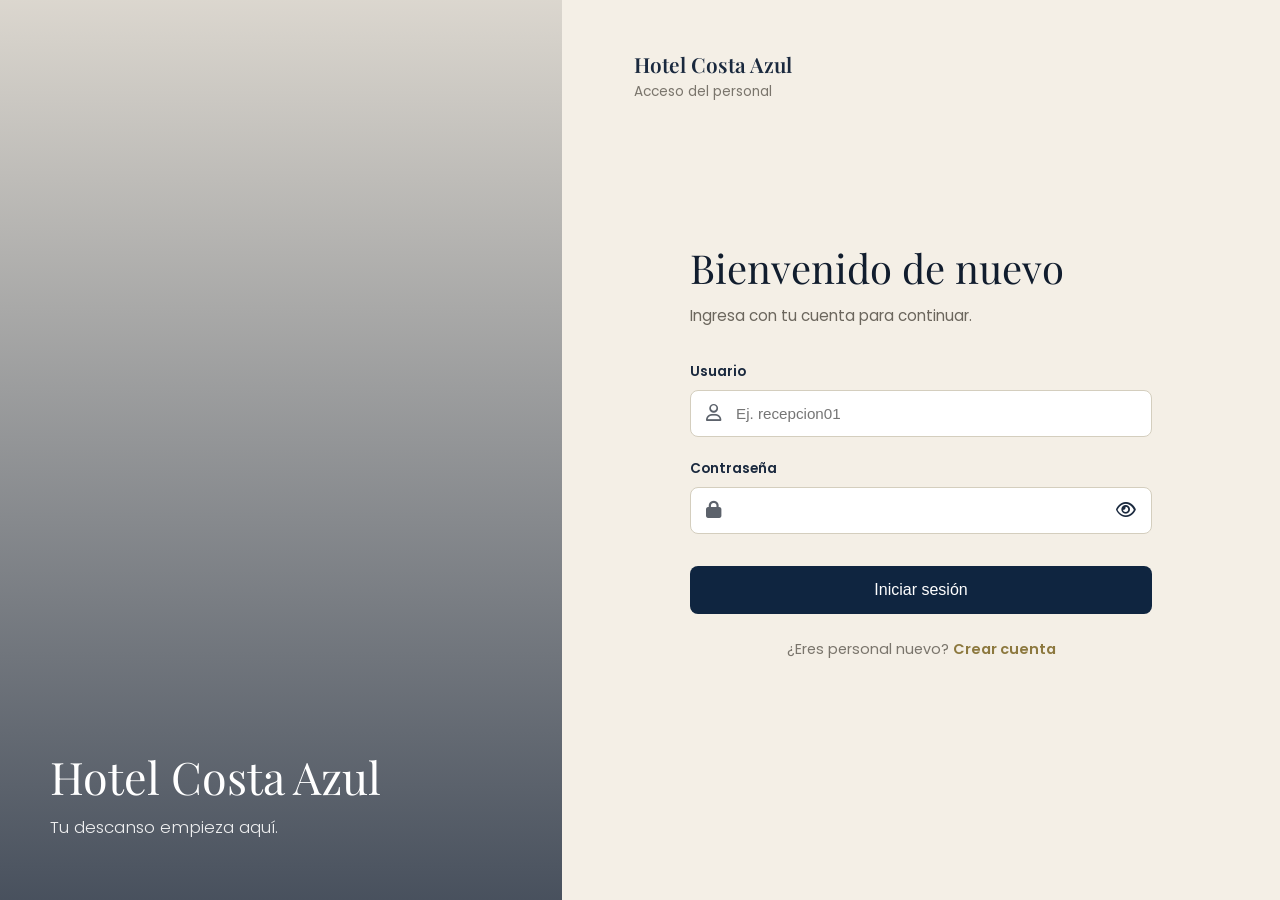
==== Huesped/Login_regis/index.html @ 99aa9b97 "Interfacez completas , solo falta conectarlas" ====
<!DOCTYPE html>
<html lang="es">
<head>
  <meta charset="UTF-8">
  <meta name="viewport" content="width=device-width, initial-scale=1.0">
  <title>Hotel Costa Azul - Acceso del personal</title>
  
  <!-- Iconos de FontAwesome -->
  <link rel="stylesheet" href="https://cdnjs.cloudflare.com/ajax/libs/font-awesome/6.4.0/css/all.min.css">
  
  <!-- 1. CONEXIÓN CON EL ARCHIVO CSS -->
  <link rel="stylesheet" href="./login.css">
</head>
<body>

  <div class="login-container">
    
    <!-- Sección Izquierda (Imagen de fondo y texto) -->
    <div class="hero-section">
      <div class="hero-content">
        <h1>Hotel Costa Azul</h1>
        <p>Tu descanso empieza aquí.</p>
      </div>
    </div>

    <!-- Sección Derecha (Formulario) -->
    <div class="form-section">
      
      <div class="header-brand">
        <h2>Hotel Costa Azul</h2>
        <span>Acceso del personal</span>
      </div>

      <div class="welcome-text">
        
        <h1>Bienvenido de nuevo</h1>
        <p>Ingresa con tu cuenta para continuar.</p>
      </div>

      <form id="loginForm" class="login-form">
        
        <!-- Campo Usuario -->
        <div class="input-group">
          <label for="username">Usuario</label>
          <div class="input-wrapper">
            <i class="fa-regular fa-user icon-left"></i>
            <input type="text" id="username" placeholder="Ej. recepcion01" required>
          </div>
        </div>

        <!-- Campo Contraseña -->
        <div class="input-group">
          <label for="password">Contraseña</label>
          <div class="input-wrapper">
            <i class="fa-solid fa-lock icon-left"></i>
            <input type="password" id="password" required>
            <i class="fa-regular fa-eye icon-toggle-password" id="togglePassword"></i>
          </div>
        </div>

        <!-- Botón Iniciar Sesión -->
        <button type="submit" class="btn-submit">Iniciar sesión</button>

      </form>

      <!-- Pie del Formulario -->
      <div class="form-footer">
        ¿Eres personal nuevo? <a href="#">Crear cuenta</a>
      </div>

    </div>

  </div>

  <!-- 2. CONEXIÓN CON EL ARCHIVO JAVASCRIPT -->
  <script src="./login.js"></script>
</body>
</html>
---- Huesped/Login_regis/login.css ----
@import url('https://fonts.googleapis.com/css2?family=Playfair+Display:wght@400;600&family=Poppins:wght@300;400;500;600&display=swap');

* {
  box-sizing: border-box;
  margin: 0;
  padding: 0;
}

body {
  font-family: 'Poppins', sans-serif;
  height: 100vh;
  display: flex;
  justify-content: center;
  align-items: center;
  background-color: #f4efe6;
}

.login-container {
  display: flex;
  width: 100%;
  height: 100vh;
}

/* Sección Izquierda */
.hero-section {
  flex: 1;
  background: linear-gradient(to top, rgba(15, 28, 48, 0.75), rgba(0, 0, 0, 0.1)),
              url('https://images.unsplash.com/photo-1507525428034-b723cf961d3e?q=80&w=1200&auto=format&fit=crop') no-repeat center center/cover;
  display: flex;
  align-items: flex-end;
  padding: 60px 50px;
}

.hero-content {
  color: #ffffff;
}

.hero-content h1 {
  font-family: 'Playfair Display', serif;
  font-size: 2.8rem;
  font-weight: 400;
  margin-bottom: 8px;
}

.hero-content p {
  font-size: 1.05rem;
  font-weight: 300;
  opacity: 0.9;
}

/* Sección Derecha */
.form-section {
  flex: 1;
  background-color: #f4efe6;
  display: flex;
  flex-direction: column;
  justify-content: center;
  padding: 0 10%;
  position: relative;
}

.header-brand {
  position: absolute;
  top: 50px;
  left: 10%;
}

.header-brand h2 {
  font-family: 'Playfair Display', serif;
  font-size: 1.3rem;
  color: #1a293e;
  font-weight: 600;
}

.header-brand span {
  font-size: 0.85rem;
  color: #7a756c;
}

.welcome-text {
  margin-bottom: 35px;
}

.welcome-text h1 {
  font-family: 'Playfair Display', serif;
  font-size: 2.5rem;
  color: #111d2e;
  font-weight: 400;
  margin-bottom: 10px;
}

.welcome-text p {
  color: #6b665d;
  font-size: 0.95rem;
}

.login-form {
  display: flex;
  flex-direction: column;
  gap: 22px;
}

.input-group {
  display: flex;
  flex-direction: column;
  gap: 8px;
}

.input-group label {
  font-size: 0.85rem;
  font-weight: 600;
  color: #1a293e;
}

.input-wrapper {
  position: relative;
  display: flex;
  align-items: center;
}

.input-wrapper input {
  width: 100%;
  padding: 14px 16px 14px 45px;
  border: 1px solid #d4cebe;
  border-radius: 8px;
  background-color: #ffffff;
  font-size: 0.95rem;
  color: #2b2b2b;
  outline: none;
  transition: border-color 0.2s ease, box-shadow 0.2s ease;
}

.input-wrapper input:focus {
  border-color: #0f2540;
  box-shadow: 0 0 0 3px rgba(15, 37, 64, 0.1);
}

.icon-left {
  position: absolute;
  left: 16px;
  color: #5c626b;
  font-size: 1.1rem;
  pointer-events: none;
}

.icon-toggle-password {
  position: absolute;
  right: 16px;
  color: #1a293e;
  font-size: 1.1rem;
  cursor: pointer;
}

.btn-submit {
  margin-top: 10px;
  padding: 15px;
  background-color: #0f2540;
  color: #ffffff;
  border: none;
  border-radius: 8px;
  font-size: 1rem;
  font-weight: 500;
  cursor: pointer;
  transition: background-color 0.2s ease;
}

.btn-submit:hover {
  background-color: #18355a;
}

.form-footer {
  margin-top: 25px;
  text-align: center;
  font-size: 0.9rem;
  color: #7a756c;
}

.form-footer a {
  color: #8c783e;
  text-decoration: none;
  font-weight: 600;
}

@media (max-width: 768px) {
  .hero-section {
    display: none;
  }
  .form-section {
    padding: 40px 25px;
  }
  .header-brand {
    position: relative;
    top: 0;
    left: 0;
    margin-bottom: 30px;
  }
}
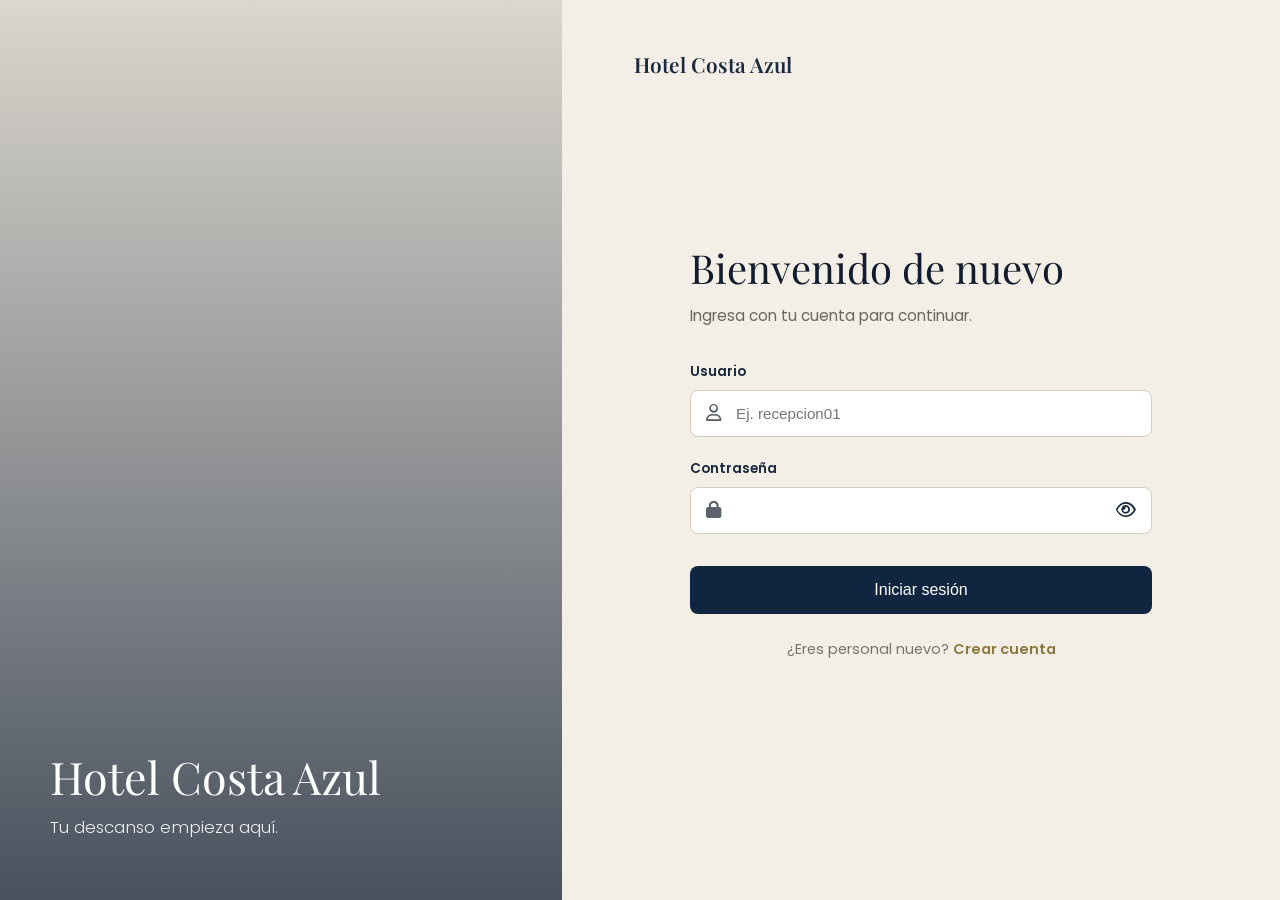
==== commit a1159ae0: "Cambios" ====
--- a/Huesped/Login_regis/index.html
+++ b/Huesped/Login_regis/index.html
@@ -28,7 +28,7 @@
       
       <div class="header-brand">
         <h2>Hotel Costa Azul</h2>
-        <span>Acceso del personal</span>
+        
       </div>
 
       <div class="welcome-text">
